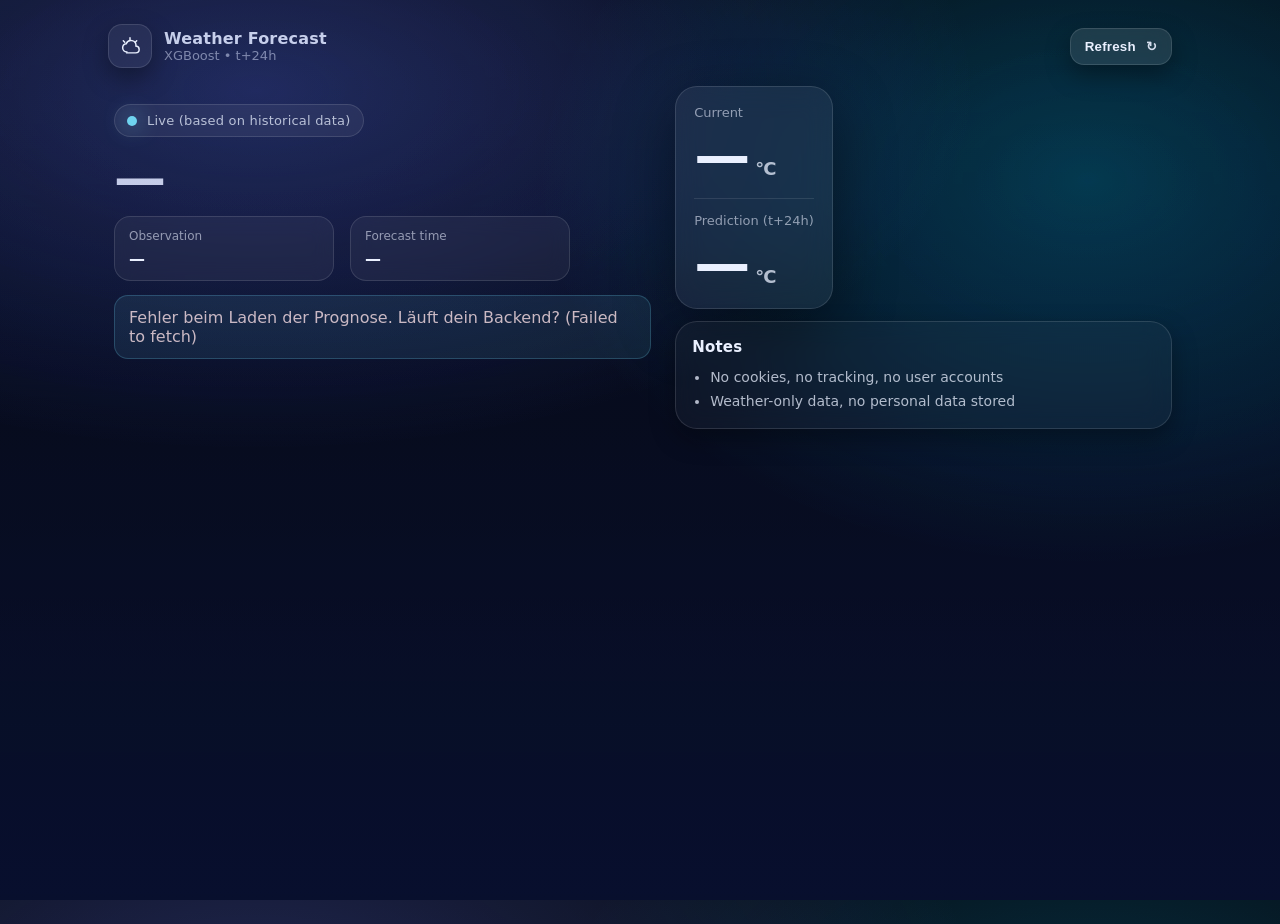
==== index.html @ 1c55bc30 "for frontend deploy move files in root" ====
<!doctype html>
<html lang="de">
<head>
  <meta charset="utf-8" />
  <meta name="viewport" content="width=device-width, initial-scale=1" />
  <!-- <title>Weather Forecasting • ML (XGBoost)</title> -->
  <link rel="stylesheet" href="styles.css" />
  <link rel="icon" href="data:,">
</head>

<body>
  <div class="bg" aria-hidden="true"></div>

  <header class="topbar">
    <div class="brand">
      <div class="logo" aria-hidden="true">
        <!-- simple inline icon -->
        <svg viewBox="0 0 24 24" width="22" height="22" fill="none" xmlns="http://www.w3.org/2000/svg">
          <path d="M8.5 18.5C6 18.5 4 16.5 4 14c0-2.3 1.7-4.2 3.9-4.5A5.5 5.5 0 0 1 18.5 12c1.9.2 3.5 1.8 3.5 3.8 0 2.1-1.7 3.7-3.8 3.7H8.5Z" stroke="currentColor" stroke-width="1.6" stroke-linecap="round"/>
          <path d="M12 3v2.2M4.7 6.2l1.6 1.6M19.3 6.2l-1.6 1.6" stroke="currentColor" stroke-width="1.6" stroke-linecap="round"/>
        </svg>
      </div>
      <div class="brandText">
        <div class="brandTitle">Weather Forecast</div>
        <div class="brandSub">XGBoost • t+24h</div>
      </div>
    </div>

    <div class="actions">
      <button id="btnRefresh" class="btn" type="button">
        Refresh
        <span class="btnIcon" aria-hidden="true">↻</span>
      </button>
    </div>
  </header>

  <main class="container">
    <section class="hero">
      <div class="heroLeft">
        <div class="pill">
          <span class="dot"></span>
          Live (based on historical data) 
        </div>

        <h1 class="headline">
          <span id="location">—</span>
        </h1>

        <div class="meta">
          <div class="metaItem">
            <div class="metaLabel">Observation</div>
            <div id="obsTime" class="metaValue">—</div>
          </div>
          <div class="metaItem">
            <div class="metaLabel">Forecast time</div>
            <div id="fcTime" class="metaValue">—</div>
          </div>
        </div>

        <div id="status" class="status" hidden></div>
      </div>

      <div class="heroRight">
        <div class="glass big">
          <div class="bigTop">
            <div class="bigLabel">Current</div>
            <div class="bigValue">
              <span id="nowTemp">—</span><span class="unit">°C</span>
            </div>
          </div>

          <div class="bigDivider"></div>

          <div class="bigBottom">
            <div class="bigLabel">Prediction (t+24h)</div>
            <div class="bigValue">
              <span id="predTemp">—</span><span class="unit">°C</span>
            </div>
          </div>
        </div>

        <article class="card">
          <h2 class="cardTitle">Notes</h2>
          <ul class="list">
            <li>No cookies, no tracking, no user accounts</li>
            <li>Weather-only data, no personal data stored</li>
          </ul>
        </article>
      </div>
    </section>
  </main>

  <script src="app.js"></script>
</body>
</html>
---- styles.css ----
:root{
  --bg0:#070a12;
  --bg1:#0b1430;
  --text:#eaf0ff;
  --muted:rgba(234,240,255,.75);
  --muted2:rgba(234,240,255,.58);
  --stroke:rgba(255,255,255,.12);

  --glass:rgba(255,255,255,.06);
  --glass2:rgba(255,255,255,.08);

  --shadow: 0 18px 60px rgba(0,0,0,.45);
  --shadow2: 0 10px 25px rgba(0,0,0,.35);

  --radius: 22px;
  --radius2: 16px;
}

*{box-sizing:border-box}
html,body{height:100%}
body{
  margin:0;
  font-family: ui-sans-serif, system-ui, -apple-system, Segoe UI, Roboto, Helvetica, Arial, "Apple Color Emoji","Segoe UI Emoji";
  color:var(--text);
  background: radial-gradient(1200px 600px at 20% 10%, rgba(100,120,255,.25), transparent 60%),
              radial-gradient(1000px 700px at 85% 20%, rgba(0,200,255,.20), transparent 55%),
              linear-gradient(180deg, var(--bg0), var(--bg1));
  overflow-x:hidden;
}

.bg{
  position: fixed;
  inset: 0;
  pointer-events: none;
  transform: translateZ(0);

  background-image: url("assets/karlsruhe-schloss.png");
  background-size: cover;
  background-position: center;
  background-repeat: no-repeat;

  opacity: 0.95;
  filter: saturate(1.15) contrast(1.10);
}

.bg::after{
  content:"";
  position:absolute;
  inset:0;
  background:
    radial-gradient(1200px 600px at 20% 10%, rgba(100,120,255,.25), transparent 60%),
    radial-gradient(1000px 700px at 85% 20%, rgba(0,200,255,.18), transparent 55%),
    linear-gradient(180deg, rgba(7,10,18,.25), rgba(11,20,48,.55));
  opacity: var(--bgMoodOpacity, .45);
  pointer-events:none;
}

.topbar{
  max-width: 1100px;
  margin: 24px auto 0;
  padding: 0 18px;
  display:flex;
  align-items:center;
  justify-content:space-between;
  gap: 16px;
}

.brand{
  display:flex;
  align-items:center;
  gap: 12px;
  min-width: 240px;
}

.logo{
  width: 44px;
  height: 44px;
  border-radius: 14px;
  display:grid;
  place-items:center;
  background: var(--glass);
  border: 1px solid var(--stroke);
  box-shadow: var(--shadow2);
  backdrop-filter: blur(12px);
  -webkit-backdrop-filter: blur(12px);
  color: var(--text);
}

.brandTitle{
  font-weight: 750;
  letter-spacing: .2px;
}
.brandSub{
  font-size: 13px;
  color: var(--muted2);
}

.actions{display:flex; align-items:center; gap:10px}

.btn{
  appearance:none;
  border:1px solid var(--stroke);
  background: rgba(255,255,255,.10);
  color: var(--text);
  padding: 10px 14px;
  border-radius: 14px;
  cursor:pointer;
  font-weight: 650;
  letter-spacing:.2px;
  display:inline-flex;
  align-items:center;
  gap:10px;
  backdrop-filter: blur(10px);
  -webkit-backdrop-filter: blur(10px);
  box-shadow: var(--shadow2);
  transition: transform .15s ease, background .15s ease, border-color .15s ease;
}
.btn:hover{
  transform: translateY(-1px);
  background: rgba(255,255,255,.14);
  border-color: rgba(255,255,255,.20);
}
.btn:active{transform: translateY(0px) scale(.99)}
.btnIcon{opacity:.9}

.container{
  max-width: 1100px;
  margin: 18px auto 60px;
  padding: 0 18px;
}

.hero{
  display:grid;
  grid-template-columns: 1.05fr .95fr;
  gap: 18px;
  align-items: stretch;
  margin-top: 18px;
}

.heroLeft{
  padding: 18px 6px;
}

.pill{
  display:inline-flex;
  align-items:center;
  gap:10px;
  padding: 8px 12px;
  border-radius: 999px;
  border: 1px solid var(--stroke);
  background: rgba(255,255,255,.06);
  color: var(--muted);
  font-size: 13px;
  letter-spacing:.2px;
  backdrop-filter: blur(10px);
  -webkit-backdrop-filter: blur(10px);
}

.dot{
  width: 10px;
  height: 10px;
  border-radius: 99px;
  background: rgba(120,230,255,.9);
  box-shadow: 0 0 22px rgba(120,230,255,.8);
}

.headline{
  margin: 14px 0 10px;
  font-size: clamp(32px, 4.2vw, 52px);
  line-height: 1.06;
  letter-spacing: -0.6px;
}

.meta{
  display:flex;
  gap: 16px;
  flex-wrap: wrap;
  margin-top: 10px;
}

.metaItem{
  min-width: 220px;
  border:1px solid var(--stroke);
  background: rgba(255,255,255,.05);
  border-radius: var(--radius2);
  padding: 12px 14px;
  backdrop-filter: blur(10px);
  -webkit-backdrop-filter: blur(10px);
}
.metaLabel{
  font-size: 12px;
  color: var(--muted2);
  margin-bottom: 6px;
}
.metaValue{
  font-weight: 650;
}

.status{
  margin-top: 14px;
  padding: 12px 14px;
  border-radius: 14px;
  border: 1px solid rgba(255,120,120,.28);
  background: rgba(255,120,120,.10);
  color: rgba(255,230,230,.95);
}

.heroRight{
  display:flex;
  flex-direction:column;
  gap: 12px;
    /* wichtig: nicht über die ganze Spalte strecken
  align-items: flex-start; */
}

.glass.big{
  width: fit-content;          /* schrumpft auf Inhalt */
  max-width: 620px;            /* damit es nicht absurd wird */
}

.glass{
  border-radius: var(--radius);
  border: 1px solid var(--stroke);
  background: var(--glass);
  box-shadow: var(--shadow);
  backdrop-filter: blur(14px);
  -webkit-backdrop-filter: blur(14px);
}

.glass.big{
  padding: 18px 18px 16px;
}

.bigTop, .bigBottom{display:flex; flex-direction:column; gap: 8px}
.bigLabel{
  font-size: 13px;
  color: var(--muted2);
}
.bigValue{
  font-size: 56px;
  line-height: 1;
  font-weight: 800;
  letter-spacing: -1px;
  display:flex;
  align-items:baseline;
  gap: 6px;
}
.unit{font-size: 18px; color: var(--muted)}
.unitSmall{font-size: 12px; color: var(--muted)}
.bigDivider{
  height: 1px;
  background: rgba(255,255,255,.10);
  margin: 14px 0;
}

.deltaRow{
  display:flex;
  align-items:center;
  justify-content:space-between;
  gap: 10px;
  flex-wrap: wrap;
  margin-top: 6px;
}
.deltaPill{
  border: 1px solid rgba(255,255,255,.16);
  background: rgba(255,255,255,.07);
  border-radius: 999px;
  padding: 8px 12px;
  font-weight: 700;
}
.hint{font-size: 12px; color: var(--muted2)}

.footerCard{
  border-radius: var(--radius2);
  border: 1px solid var(--stroke);
  background: rgba(255,255,255,.05);
  padding: 12px 14px;
  backdrop-filter: blur(10px);
  -webkit-backdrop-filter: blur(10px);
}
.footerLabel{
  font-size: 12px;
  color: var(--muted2);
  margin-bottom: 6px;
}
.footerValue{
  font-family: ui-monospace, SFMono-Regular, Menlo, Monaco, Consolas, "Liberation Mono", "Courier New", monospace;
  font-size: 12px;
  color: rgba(234,240,255,.85);
  word-break: break-all;
}

.grid{
  margin-top: 18px;
  display:grid;
  grid-template-columns: 1fr 1fr;
  gap: 14px;
}

.card{
  border-radius: var(--radius);
  border: 1px solid var(--stroke);
  background: rgba(255,255,255,.035);
  box-shadow: var(--shadow2);
  padding: 16px 16px 14px;
  backdrop-filter: blur(12px);
  -webkit-backdrop-filter: blur(12px);
}
.cardTitle{
  margin: 0 0 10px;
  font-size: 15px;
  letter-spacing: .2px;
}
.list{
  margin: 0;
  padding-left: 18px;
  color: var(--muted);
  line-height: 1.7;
  font-size: 14px;
}

@media (max-width: 900px){
  .hero{grid-template-columns: 1fr}
  .metaItem{min-width: 0; flex: 1}
  .grid{grid-template-columns: 1fr}
  .bigValue{font-size: 52px}
}
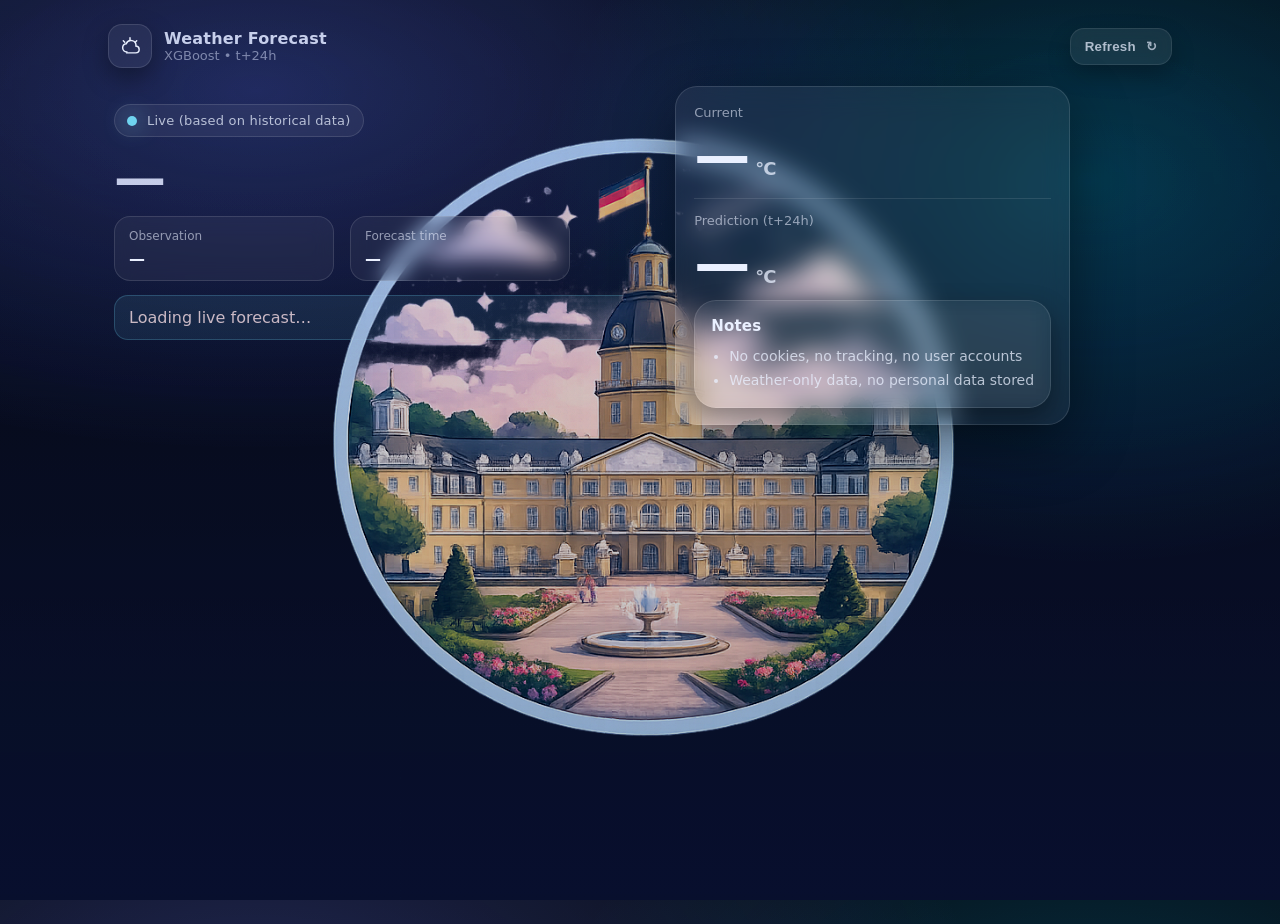
==== commit 6759e966: "box width adapted" ====
--- a/index.html
+++ b/index.html
@@ -76,17 +76,16 @@
             <div class="bigValue">
               <span id="predTemp">—</span><span class="unit">°C</span>
             </div>
-          </div>
-        </div>
 
-        <article class="card">
-          <h2 class="cardTitle">Notes</h2>
-          <ul class="list">
-            <li>No cookies, no tracking, no user accounts</li>
-            <li>Weather-only data, no personal data stored</li>
-          </ul>
-        </article>
-      </div>
+      <article class="card">
+        <h2 class="cardTitle">Notes</h2>
+        <ul class="list">
+          <li>No cookies, no tracking, no user accounts</li>
+          <li>Weather-only data, no personal data stored</li>
+          <!-- <li>Ready for deployment (Frontend + Backend)</li> -->
+        </ul>
+      </article>
+    </section>
     </section>
   </main>
 
--- a/styles.css
+++ b/styles.css
@@ -34,7 +34,7 @@
   pointer-events: none;
   transform: translateZ(0);
 
-  background-image: url("assets/karlsruhe-schloss.png");
+  background-image: url("karlsruhe-schloss.png");
   background-size: cover;
   background-position: center;
   background-repeat: no-repeat;
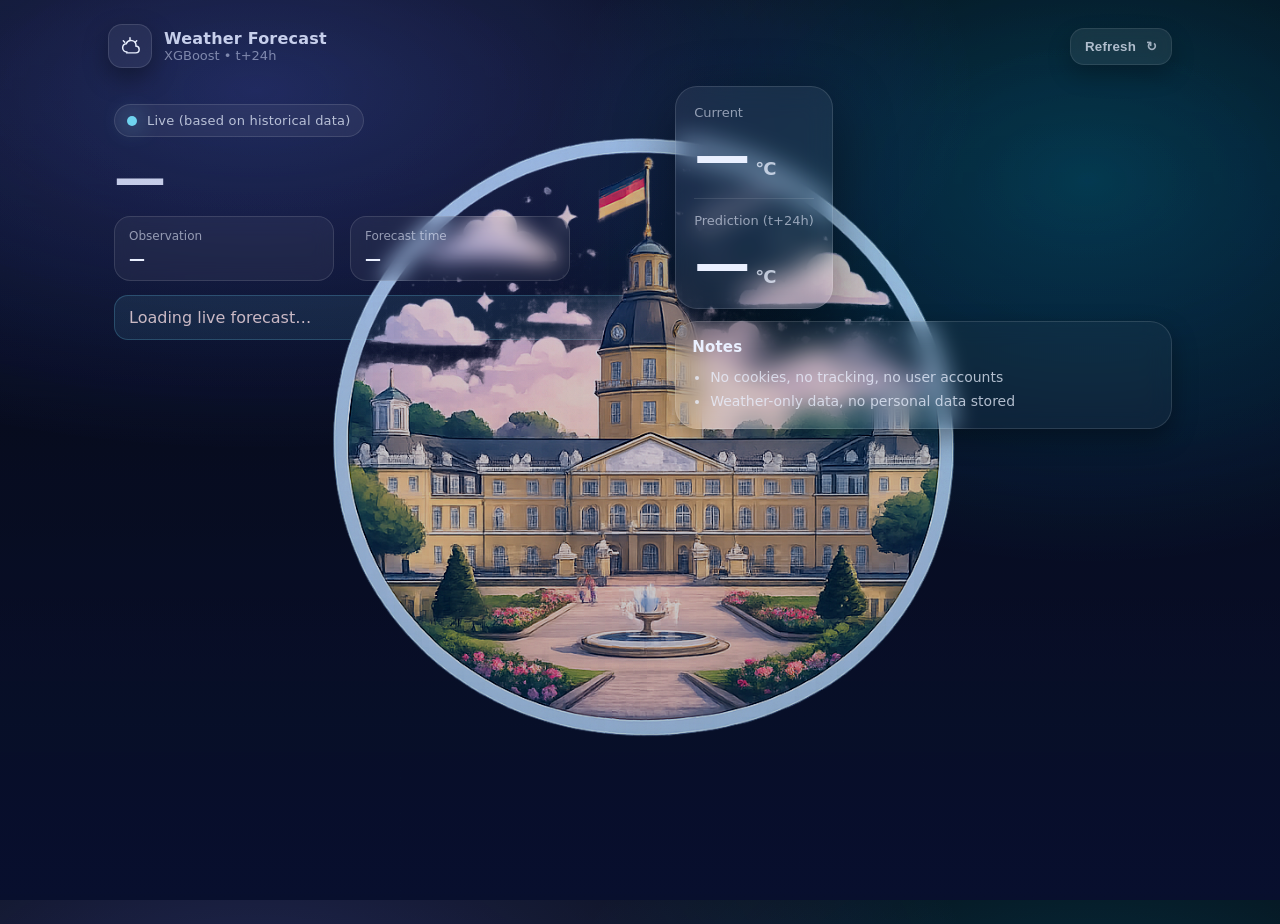
==== commit 79a71880: "change" ====
--- a/index.html
+++ b/index.html
@@ -76,16 +76,17 @@
             <div class="bigValue">
               <span id="predTemp">—</span><span class="unit">°C</span>
             </div>
+          </div>
+        </div>
 
-      <article class="card">
-        <h2 class="cardTitle">Notes</h2>
-        <ul class="list">
-          <li>No cookies, no tracking, no user accounts</li>
-          <li>Weather-only data, no personal data stored</li>
-          <!-- <li>Ready for deployment (Frontend + Backend)</li> -->
-        </ul>
-      </article>
-    </section>
+        <article class="card">
+          <h2 class="cardTitle">Notes</h2>
+          <ul class="list">
+            <li>No cookies, no tracking, no user accounts</li>
+            <li>Weather-only data, no personal data stored</li>
+          </ul>
+        </article>
+      </div>
     </section>
   </main>
 
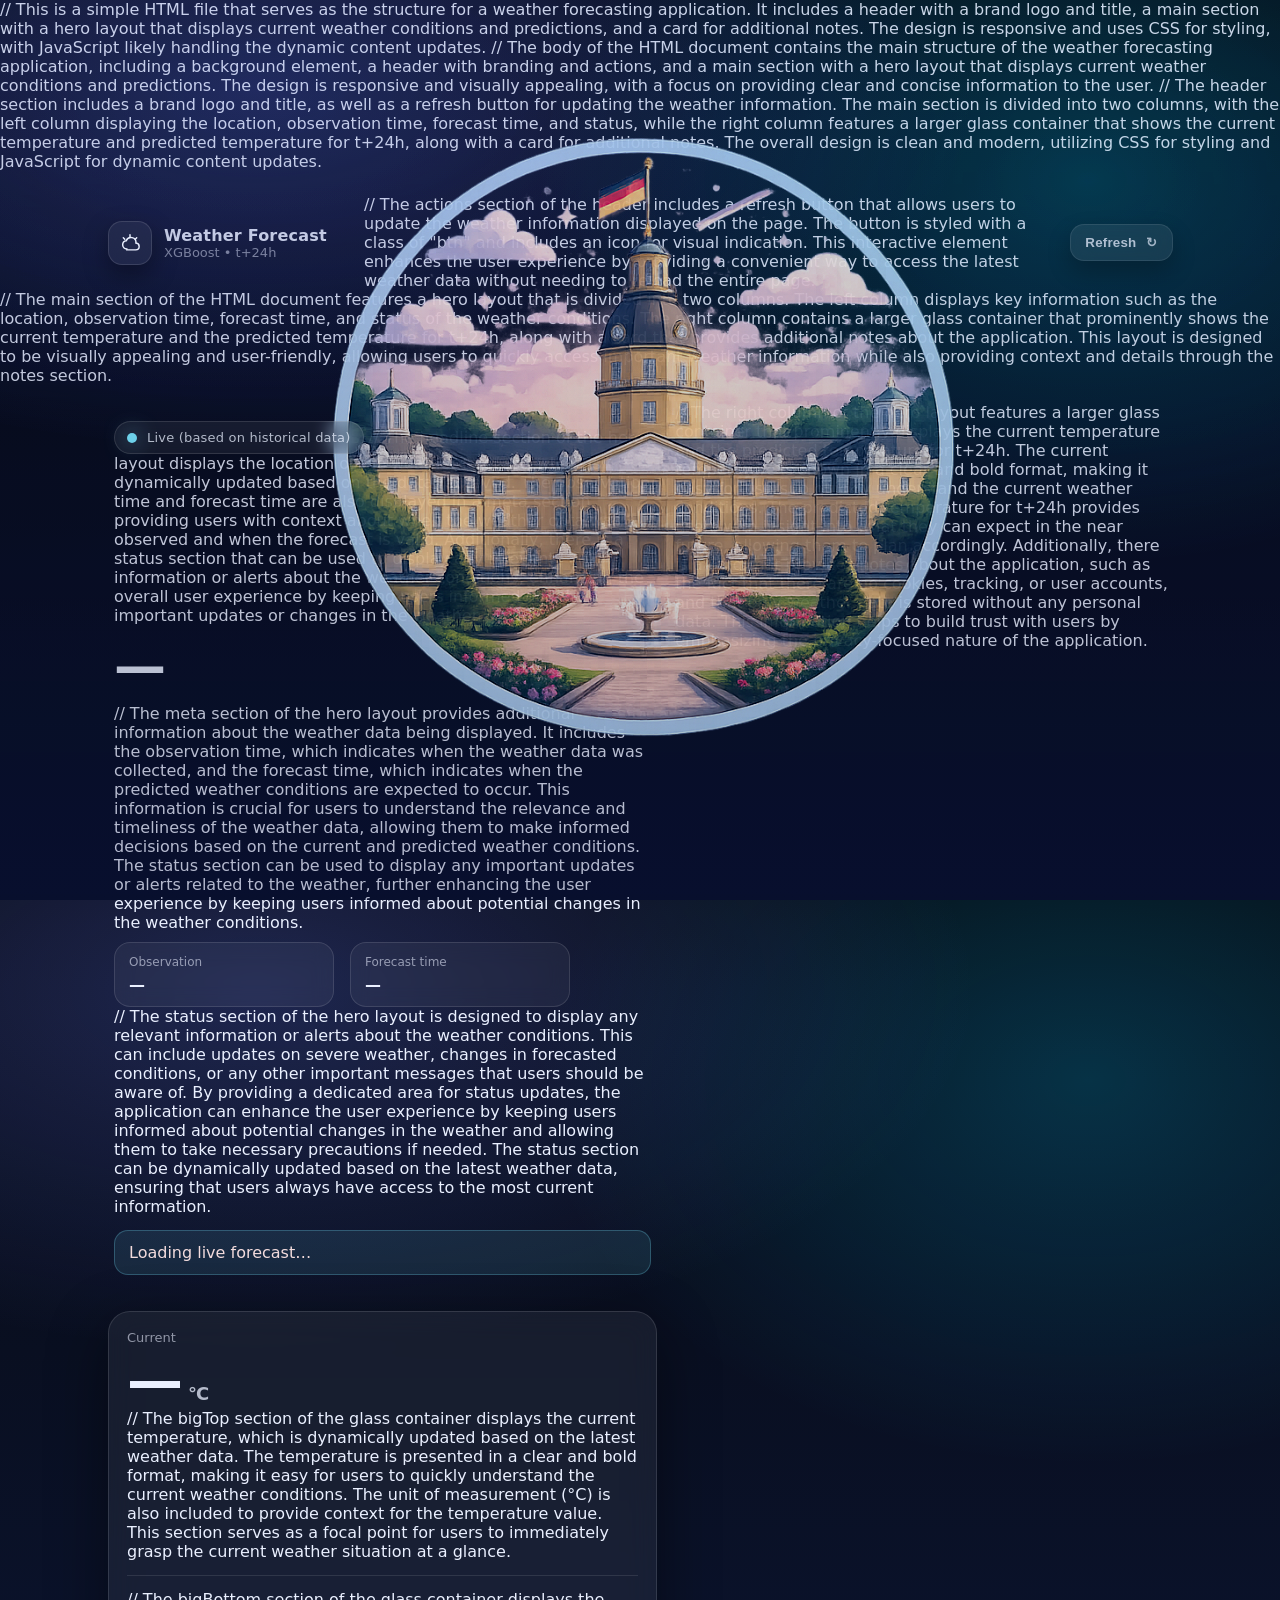
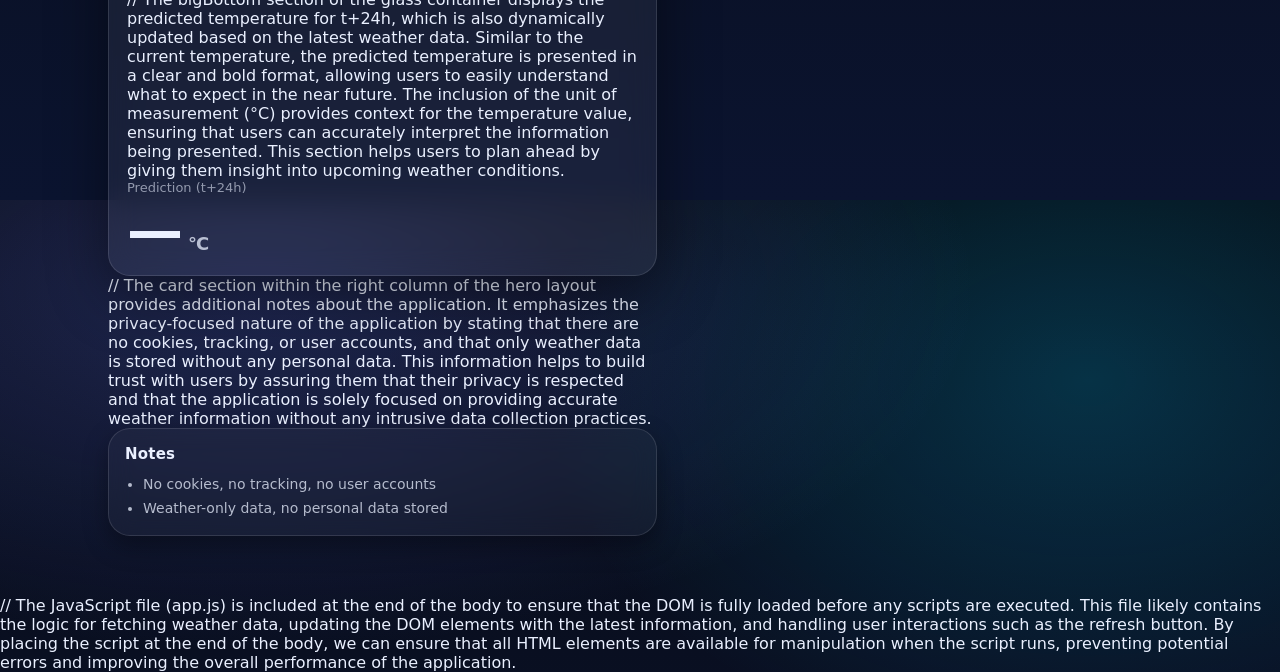
==== commit 2de5b942: "added comments" ====
--- a/index.html
+++ b/index.html
@@ -1,3 +1,4 @@
+// This is a simple HTML file that serves as the structure for a weather forecasting application. It includes a header with a brand logo and title, a main section with a hero layout that displays current weather conditions and predictions, and a card for additional notes. The design is responsive and uses CSS for styling, with JavaScript likely handling the dynamic content updates.
 <!doctype html>
 <html lang="de">
 <head>
@@ -8,9 +9,10 @@
   <link rel="icon" href="data:,">
 </head>
 
+// The body of the HTML document contains the main structure of the weather forecasting application, including a background element, a header with branding and actions, and a main section with a hero layout that displays current weather conditions and predictions. The design is responsive and visually appealing, with a focus on providing clear and concise information to the user.
 <body>
   <div class="bg" aria-hidden="true"></div>
-
+// The header section includes a brand logo and title, as well as a refresh button for updating the weather information. The main section is divided into two columns, with the left column displaying the location, observation time, forecast time, and status, while the right column features a larger glass container that shows the current temperature and predicted temperature for t+24h, along with a card for additional notes. The overall design is clean and modern, utilizing CSS for styling and JavaScript for dynamic content updates.
   <header class="topbar">
     <div class="brand">
       <div class="logo" aria-hidden="true">
@@ -25,7 +27,7 @@
         <div class="brandSub">XGBoost • t+24h</div>
       </div>
     </div>
-
+// The actions section of the header includes a refresh button that allows users to update the weather information displayed on the page. The button is styled with a class of "btn" and includes an icon for visual indication. This interactive element enhances the user experience by providing a convenient way to access the latest weather data without needing to reload the entire page.
     <div class="actions">
       <button id="btnRefresh" class="btn" type="button">
         Refresh
@@ -33,7 +35,7 @@
       </button>
     </div>
   </header>
-
+// The main section of the HTML document features a hero layout that is divided into two columns. The left column displays key information such as the location, observation time, forecast time, and status of the weather conditions. The right column contains a larger glass container that prominently shows the current temperature and the predicted temperature for t+24h, along with a card that provides additional notes about the application. This layout is designed to be visually appealing and user-friendly, allowing users to quickly access important weather information while also providing context and details through the notes section.
   <main class="container">
     <section class="hero">
       <div class="heroLeft">
@@ -41,11 +43,11 @@
           <span class="dot"></span>
           Live (based on historical data) 
         </div>
-
+// The headline section of the hero layout displays the location of the weather forecast, which is dynamically updated based on the data retrieved. The observation time and forecast time are also displayed in a meta section, providing users with context about when the weather data was observed and when the forecast is valid. Additionally, there is a status section that can be used to display any relevant information or alerts about the weather conditions, enhancing the overall user experience by keeping users informed about important updates or changes in the weather.
         <h1 class="headline">
           <span id="location">—</span>
         </h1>
-
+// The meta section of the hero layout provides additional information about the weather data being displayed. It includes the observation time, which indicates when the weather data was collected, and the forecast time, which indicates when the predicted weather conditions are expected to occur. This information is crucial for users to understand the relevance and timeliness of the weather data, allowing them to make informed decisions based on the current and predicted weather conditions. The status section can be used to display any important updates or alerts related to the weather, further enhancing the user experience by keeping users informed about potential changes in the weather conditions.
         <div class="meta">
           <div class="metaItem">
             <div class="metaLabel">Observation</div>
@@ -56,10 +58,10 @@
             <div id="fcTime" class="metaValue">—</div>
           </div>
         </div>
-
+// The status section of the hero layout is designed to display any relevant information or alerts about the weather conditions. This can include updates on severe weather, changes in forecasted conditions, or any other important messages that users should be aware of. By providing a dedicated area for status updates, the application can enhance the user experience by keeping users informed about potential changes in the weather and allowing them to take necessary precautions if needed. The status section can be dynamically updated based on the latest weather data, ensuring that users always have access to the most current information.
         <div id="status" class="status" hidden></div>
       </div>
-
+// The right column of the hero layout features a larger glass container that prominently displays the current temperature and the predicted temperature for t+24h. The current temperature is shown in a clear and bold format, making it easy for users to quickly understand the current weather conditions. The predicted temperature for t+24h provides users with insight into what they can expect in the near future, allowing them to plan accordingly. Additionally, there is a card that provides notes about the application, such as the fact that there are no cookies, tracking, or user accounts, and that only weather data is stored without any personal data. This information helps to build trust with users by emphasizing the privacy-focused nature of the application.
       <div class="heroRight">
         <div class="glass big">
           <div class="bigTop">
@@ -68,9 +70,9 @@
               <span id="nowTemp">—</span><span class="unit">°C</span>
             </div>
           </div>
-
+// The bigTop section of the glass container displays the current temperature, which is dynamically updated based on the latest weather data. The temperature is presented in a clear and bold format, making it easy for users to quickly understand the current weather conditions. The unit of measurement (°C) is also included to provide context for the temperature value. This section serves as a focal point for users to immediately grasp the current weather situation at a glance.
           <div class="bigDivider"></div>
-
+// The bigBottom section of the glass container displays the predicted temperature for t+24h, which is also dynamically updated based on the latest weather data. Similar to the current temperature, the predicted temperature is presented in a clear and bold format, allowing users to easily understand what to expect in the near future. The inclusion of the unit of measurement (°C) provides context for the temperature value, ensuring that users can accurately interpret the information being presented. This section helps users to plan ahead by giving them insight into upcoming weather conditions.
           <div class="bigBottom">
             <div class="bigLabel">Prediction (t+24h)</div>
             <div class="bigValue">
@@ -78,7 +80,7 @@
             </div>
           </div>
         </div>
-
+// The card section within the right column of the hero layout provides additional notes about the application. It emphasizes the privacy-focused nature of the application by stating that there are no cookies, tracking, or user accounts, and that only weather data is stored without any personal data. This information helps to build trust with users by assuring them that their privacy is respected and that the application is solely focused on providing accurate weather information without any intrusive data collection practices.
         <article class="card">
           <h2 class="cardTitle">Notes</h2>
           <ul class="list">
@@ -89,7 +91,7 @@
       </div>
     </section>
   </main>
-
+// The JavaScript file (app.js) is included at the end of the body to ensure that the DOM is fully loaded before any scripts are executed. This file likely contains the logic for fetching weather data, updating the DOM elements with the latest information, and handling user interactions such as the refresh button. By placing the script at the end of the body, we can ensure that all HTML elements are available for manipulation when the script runs, preventing potential errors and improving the overall performance of the application.
   <script src="app.js"></script>
 </body>
 </html>
--- a/styles.css
+++ b/styles.css
@@ -1,3 +1,4 @@
+/* Weather Forecasting • ML (XGBoost) */
 :root{
   --bg0:#070a12;
   --bg1:#0b1430;
@@ -16,6 +17,7 @@
   --radius2: 16px;
 }
 
+/* reset and base styles */
 *{box-sizing:border-box}
 html,body{height:100%}
 body{
@@ -28,6 +30,7 @@
   overflow-x:hidden;
 }
 
+/* background image with overlay effects, using a pseudo element for the overlay to keep the markup clean and allow for easy adjustments of the overlay opacity and colors */
 .bg{
   position: fixed;
   inset: 0;
@@ -43,6 +46,7 @@
   filter: saturate(1.15) contrast(1.10);
 }
 
+/* the ::after pseudo element creates a layered effect on top of the background image, allowing for the addition of gradients and color overlays that enhance the visual depth and mood of the page without affecting the underlying image. The use of multiple gradients creates a dynamic and visually appealing background that can be easily customized by adjusting the colors, sizes, and positions of the gradients. */
 .bg::after{
   content:"";
   position:absolute;
@@ -55,6 +59,7 @@
   pointer-events:none;
 }
 
+/* layout and component styles */
 .topbar{
   max-width: 1100px;
   margin: 24px auto 0;
@@ -65,6 +70,7 @@
   gap: 16px;
 }
 
+/* the .brand class styles the branding section of the top bar, using flexbox to align the logo and text elements horizontally with a gap between them. The min-width ensures that the brand section maintains a consistent size, while the display and align-items properties center the content vertically. The gap property creates space between the logo and the text, enhancing readability and visual appeal. */
 .brand{
   display:flex;
   align-items:center;
@@ -72,6 +78,7 @@
   min-width: 240px;
 }
 
+/* the .logo class styles the logo element, giving it a fixed size, rounded corners, and a glass-like appearance using background color, border, box-shadow, and backdrop-filter properties. The display and place-items properties center any content within the logo, while the color property sets the text color for any icons or text inside the logo. This combination of styles creates a visually appealing and modern logo design that stands out against the background. */
 .logo{
   width: 44px;
   height: 44px;
@@ -86,6 +93,7 @@
   color: var(--text);
 }
 
+/* the .brandTitle class styles the main title of the brand, using a heavier font weight and slight letter spacing to create a strong visual hierarchy and enhance readability. The increased font weight makes the title stand out more prominently, while the letter spacing adds a subtle touch of elegance and improves the overall aesthetics of the text. */
 .brandTitle{
   font-weight: 750;
   letter-spacing: .2px;
@@ -95,8 +103,10 @@
   color: var(--muted2);
 }
 
+/* the .actions class styles the container for action buttons in the top bar, using flexbox to align the buttons horizontally with a gap between them. The display and align-items properties ensure that the buttons are centered vertically within the top bar, while the gap property creates space between individual buttons, improving usability and visual appeal. This layout allows for easy access to important actions while maintaining a clean and organized design. */
 .actions{display:flex; align-items:center; gap:10px}
 
+/* the .btn class styles the buttons used throughout the interface, giving them a modern and visually appealing design with a glass-like appearance. The combination of background color, border, box-shadow, and backdrop-filter properties creates a sense of depth and interactivity. The padding, border-radius, and font styling enhance the overall aesthetics and usability of the buttons, while the transition property allows for smooth visual feedback on hover and active states. This design approach ensures that the buttons are both functional and visually engaging for users. */
 .btn{
   appearance:none;
   border:1px solid var(--stroke);
@@ -123,12 +133,14 @@
 .btn:active{transform: translateY(0px) scale(.99)}
 .btnIcon{opacity:.9}
 
+/* the .container class styles the main content area of the page, setting a maximum width to ensure that the content does not stretch too wide on larger screens, which can improve readability. The margin property centers the container horizontally and adds vertical spacing above and below it, while the padding property provides horizontal spacing within the container to prevent content from touching the edges. This layout creates a clean and organized structure for the main content, enhancing the overall user experience. */
 .container{
   max-width: 1100px;
   margin: 18px auto 60px;
   padding: 0 18px;
 }
 
+/* the .hero class styles the main hero section of the page, using CSS Grid to create a two-column layout with a gap between the columns. The grid-template-columns property defines the relative widths of the columns, while the align-items property ensures that the content within each column is stretched to fill the available vertical space. The margin-top property adds spacing above the hero section, separating it from any preceding content. This layout allows for a visually appealing and organized presentation of key information in the hero section. */
 .hero{
   display:grid;
   grid-template-columns: 1.05fr .95fr;
@@ -137,10 +149,12 @@
   margin-top: 18px;
 }
 
+/* the .heroLeft class styles the left column of the hero section, adding padding to create space around the content. The padding property provides vertical and horizontal spacing, ensuring that the content does not touch the edges of the column and enhancing readability. This layout allows for a clean and organized presentation of information in the left column of the hero section. */
 .heroLeft{
   padding: 18px 6px;
 }
 
+/* the .pill class styles small, rounded elements that can be used for tags, labels, or status indicators. The display and align-items properties create an inline-flex container that centers the content vertically, while the gap property adds space between any icons or text within the pill. The padding and border-radius properties give the pill its distinctive rounded shape, while the background and border properties create a glass-like appearance. The font styling enhances readability, and the backdrop-filter properties add depth to the design by creating a blurred background effect. This combination of styles results in visually appealing and functional pill elements that can be used throughout the interface. */
 .pill{
   display:inline-flex;
   align-items:center;
@@ -156,6 +170,7 @@
   -webkit-backdrop-filter: blur(10px);
 }
 
+/* the .dot class styles small circular elements that can be used as indicators or decorative accents. The width and height properties set the size of the dot, while the border-radius property creates a perfect circle. The background and box-shadow properties give the dot a glowing effect, making it visually distinct and attention-grabbing. This simple yet effective design allows the dot to serve as a versatile element for various purposes within the interface, such as indicating status, highlighting important information, or adding visual interest to the layout. */
 .dot{
   width: 10px;
   height: 10px;
@@ -164,6 +179,7 @@
   box-shadow: 0 0 22px rgba(120,230,255,.8);
 }
 
+/* the .headline class styles the main heading of the hero section, using a combination of margin, font size, line height, and letter spacing to create a visually striking and readable headline. The margin property adds spacing above and below the headline, while the font-size property uses the clamp function to ensure that the text scales appropriately across different screen sizes. The line-height property improves readability by controlling the spacing between lines of text, and the letter-spacing property adds a subtle touch of style by slightly reducing the space between characters. This combination of styles results in a headline that is both attention-grabbing and easy to read, making it an effective focal point for the hero section. */
 .headline{
   margin: 14px 0 10px;
   font-size: clamp(32px, 4.2vw, 52px);
@@ -171,6 +187,7 @@
   letter-spacing: -0.6px;
 }
 
+/* the .meta class styles a container for metadata or additional information, using flexbox to create a flexible layout that can adapt to different screen sizes. The display and gap properties create a horizontal layout with space between individual meta items, while the flex-wrap property allows the items to wrap onto multiple lines if necessary. The margin-top property adds spacing above the meta section, separating it from preceding content. This layout ensures that the meta information is presented in an organized and visually appealing manner, enhancing the overall user experience. */
 .meta{
   display:flex;
   gap: 16px;
@@ -178,6 +195,7 @@
   margin-top: 10px;
 }
 
+/* the .metaItem class styles individual items within the meta section, giving them a consistent appearance with a glass-like design. The min-width property ensures that each meta item maintains a minimum size, while the border, background, and border-radius properties create a visually appealing container for the content. The padding property adds space within the meta item, preventing the content from touching the edges, while the backdrop-filter properties enhance the design by creating a blurred background effect. This combination of styles results in cohesive and attractive meta items that can effectively display additional information in the interface. */
 .metaItem{
   min-width: 220px;
   border:1px solid var(--stroke);
@@ -196,6 +214,7 @@
   font-weight: 650;
 }
 
+/* the .status class styles a status indicator or message, using a combination of margin, padding, border, background, and color properties to create a visually distinct and attention-grabbing element. The margin-top property adds spacing above the status element, while the padding property provides space within the element to enhance readability. The border and background properties create a glass-like appearance with a subtle red tint, which can be used to indicate warnings, errors, or important information. The color property sets the text color to a light red shade, ensuring that the content stands out against the background. This design approach results in a status element that effectively communicates important information while maintaining visual appeal within the interface. */
 .status{
   margin-top: 14px;
   padding: 12px 14px;
@@ -205,19 +224,12 @@
   color: rgba(255,230,230,.95);
 }
 
-.heroRight{
-  display:flex;
-  flex-direction:column;
-  gap: 12px;
-    /* wichtig: nicht über die ganze Spalte strecken
-  align-items: flex-start; */
-}
-
+/* the .glass class styles a container with a glass-like appearance, using a combination of border, background, box-shadow, and backdrop-filter properties to create a visually appealing and modern design. The border-radius property gives the container rounded corners, while the border and background properties create a translucent effect that allows the underlying content to show through. The box-shadow property adds depth to the design by creating a subtle shadow around the container, and the backdrop-filter properties enhance the glass-like effect by blurring the background behind the container. This combination of styles results in a versatile and attractive container that can be used for various purposes within the interface, such as displaying key information or grouping related content together. */
 .glass.big{
-  width: fit-content;          /* schrumpft auf Inhalt */
-  max-width: 620px;            /* damit es nicht absurd wird */
-}
-
+  min-width: 320px;
+}
+
+/* the .glass.big class extends the base .glass styles by adding a minimum width, ensuring that the container maintains a consistent size even when the content inside is minimal. This is particularly useful for larger sections of the interface, such as the hero section, where a more substantial container can enhance the visual impact and provide ample space for key information. By setting a minimum width, the .glass.big class helps to create a balanced and visually appealing layout that can effectively showcase important content while maintaining the overall design aesthetic of the interface. */
 .glass{
   border-radius: var(--radius);
   border: 1px solid var(--stroke);
@@ -227,10 +239,17 @@
   -webkit-backdrop-filter: blur(14px);
 }
 
+/* the .glass.big class extends the base .glass styles by adding a minimum width, ensuring that the container maintains a consistent size even when the content inside is minimal. This is particularly useful for larger sections of the interface, such as the hero section, where a more substantial container can enhance the visual impact and provide ample space for key information. By setting a minimum width, the .glass.big class helps to create a balanced and visually appealing layout that can effectively showcase important content while maintaining the overall design aesthetic of the interface. */
 .glass.big{
   padding: 18px 18px 16px;
 }
 
+/* the .heroRight class styles the right column of the hero section, using flexbox to align the content to the top of the column. The align-items property is set to flex-start, which ensures that the content is aligned to the top edge of the column, creating a visually balanced layout when paired with the left column. This approach allows for a clean and organized presentation of information in the right column of the hero section, complementing the content in the left column and enhancing the overall user experience. */
+.heroRight{
+  align-items: flex-start;
+}
+
+/* the .bigTop and .bigBottom classes style sections within the larger glass container, using flexbox to create a vertical layout with space between the elements. The display and flex-direction properties set up a column layout, while the gap property adds space between individual elements within each section. This design approach allows for a clear separation of content within the larger container, making it easier for users to digest information and navigate through the interface. By organizing content into distinct sections with appropriate spacing, the .bigTop and .bigBottom classes contribute to a more visually appealing and user-friendly design. */
 .bigTop, .bigBottom{display:flex; flex-direction:column; gap: 8px}
 .bigLabel{
   font-size: 13px;
@@ -253,6 +272,7 @@
   margin: 14px 0;
 }
 
+/* the .deltaRow class styles a row of elements that display changes or differences, using flexbox to create a horizontal layout with space between the elements. The display and align-items properties ensure that the content is centered vertically, while the justify-content property creates space between the elements, allowing for a clear distinction between different pieces of information. The gap property adds additional spacing between individual elements, enhancing readability and visual appeal. The flex-wrap property allows the elements to wrap onto multiple lines if necessary, ensuring that the layout remains responsive and visually balanced across different screen sizes. This design approach makes it easy for users to quickly understand changes or differences presented in this section of the interface. */
 .deltaRow{
   display:flex;
   align-items:center;
@@ -270,6 +290,7 @@
 }
 .hint{font-size: 12px; color: var(--muted2)}
 
+/* the .footerCard class styles a card element that can be used in the footer section of the interface, using a combination of border, background, padding, and backdrop-filter properties to create a visually appealing and cohesive design. The border-radius property gives the card rounded corners, while the border and background properties create a glass-like appearance that allows the underlying content to show through. The padding property adds space within the card, enhancing readability and preventing content from touching the edges. The backdrop-filter properties further enhance the design by creating a blurred background effect, contributing to a modern and stylish look that complements the overall aesthetic of the interface. This design approach results in an attractive and functional card element that can effectively display information in the footer section. */
 .footerCard{
   border-radius: var(--radius2);
   border: 1px solid var(--stroke);
@@ -290,6 +311,7 @@
   word-break: break-all;
 }
 
+/* the .grid class styles a container that uses CSS Grid to create a two-column layout with a gap between the columns. The margin-top property adds spacing above the grid, separating it from preceding content. The display and grid-template-columns properties define the structure of the grid, while the gap property creates space between individual grid items, enhancing readability and visual appeal. This layout allows for an organized presentation of content in a flexible and responsive manner, making it suitable for various types of information or components within the interface. */
 .grid{
   margin-top: 18px;
   display:grid;
@@ -297,6 +319,7 @@
   gap: 14px;
 }
 
+/* the .card class styles individual card elements within the grid, using a combination of border, background, padding, and backdrop-filter properties to create a visually appealing and cohesive design. The border-radius property gives the cards rounded corners, while the border and background properties create a glass-like appearance that allows the underlying content to show through. The padding property adds space within the cards, enhancing readability and preventing content from touching the edges. The backdrop-filter properties further enhance the design by creating a blurred background effect, contributing to a modern and stylish look that complements the overall aesthetic of the interface. This design approach results in attractive and functional card elements that can effectively display information within the grid layout. */
 .card{
   border-radius: var(--radius);
   border: 1px solid var(--stroke);
@@ -319,6 +342,7 @@
   font-size: 14px;
 }
 
+/* the .list class styles unordered lists within the card elements, using a combination of margin, padding, color, line-height, and font-size properties to create a visually appealing and readable list format. The margin property removes default spacing around the list, while the padding-left property adds indentation to create a clear hierarchy between the list items. The color property sets the text color to a muted shade, enhancing readability without overpowering the overall design. The line-height property improves readability by controlling the spacing between lines of text, and the font-size property ensures that the list items are appropriately sized for easy reading. This design approach results in well-formatted and visually appealing lists that effectively convey information within the card elements. */
 @media (max-width: 900px){
   .hero{grid-template-columns: 1fr}
   .metaItem{min-width: 0; flex: 1}
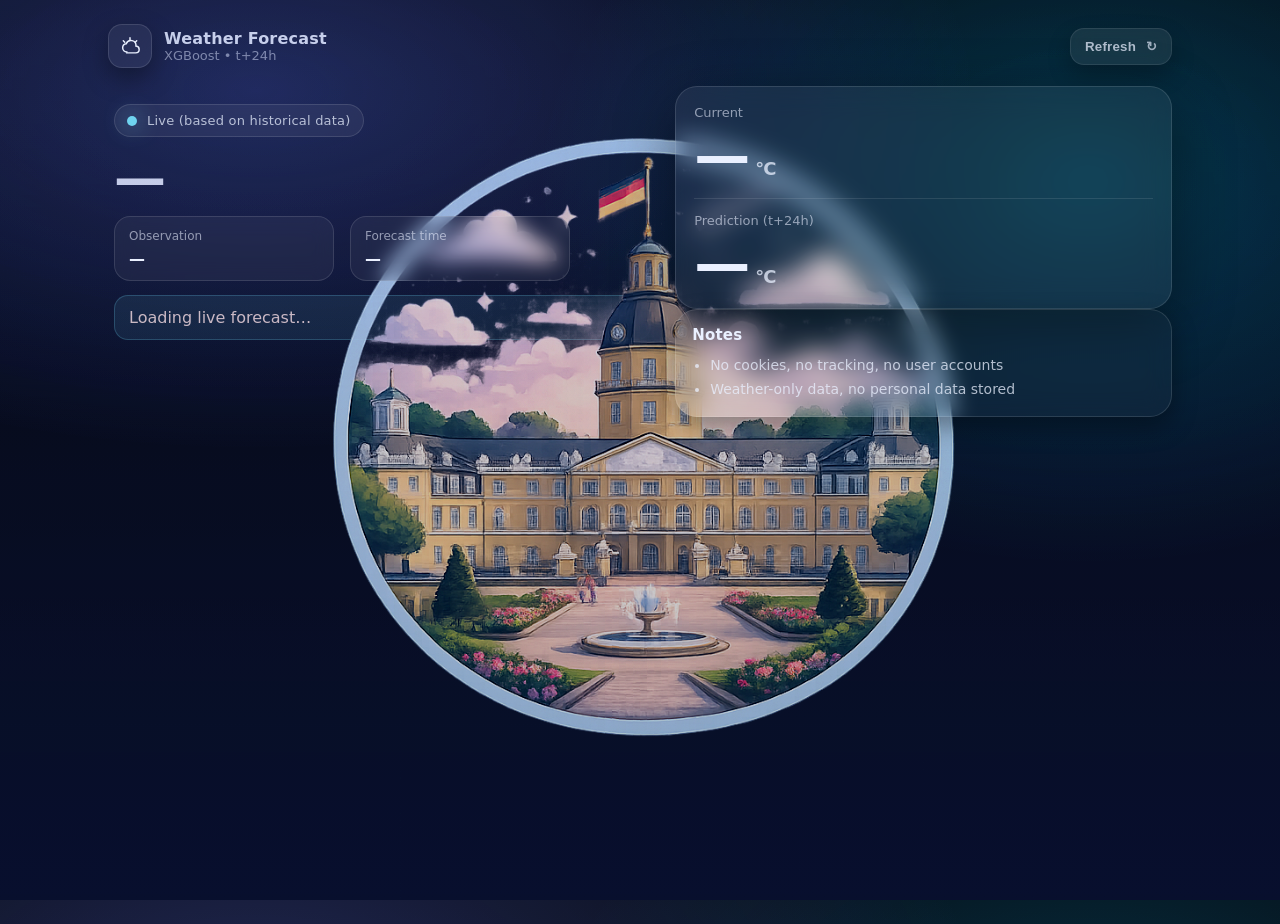
==== commit 2c496e09: "removed comments" ====
--- a/index.html
+++ b/index.html
@@ -1,4 +1,3 @@
-// This is a simple HTML file that serves as the structure for a weather forecasting application. It includes a header with a brand logo and title, a main section with a hero layout that displays current weather conditions and predictions, and a card for additional notes. The design is responsive and uses CSS for styling, with JavaScript likely handling the dynamic content updates.
 <!doctype html>
 <html lang="de">
 <head>
@@ -9,10 +8,8 @@
   <link rel="icon" href="data:,">
 </head>
 
-// The body of the HTML document contains the main structure of the weather forecasting application, including a background element, a header with branding and actions, and a main section with a hero layout that displays current weather conditions and predictions. The design is responsive and visually appealing, with a focus on providing clear and concise information to the user.
 <body>
   <div class="bg" aria-hidden="true"></div>
-// The header section includes a brand logo and title, as well as a refresh button for updating the weather information. The main section is divided into two columns, with the left column displaying the location, observation time, forecast time, and status, while the right column features a larger glass container that shows the current temperature and predicted temperature for t+24h, along with a card for additional notes. The overall design is clean and modern, utilizing CSS for styling and JavaScript for dynamic content updates.
   <header class="topbar">
     <div class="brand">
       <div class="logo" aria-hidden="true">
@@ -27,7 +24,6 @@
         <div class="brandSub">XGBoost • t+24h</div>
       </div>
     </div>
-// The actions section of the header includes a refresh button that allows users to update the weather information displayed on the page. The button is styled with a class of "btn" and includes an icon for visual indication. This interactive element enhances the user experience by providing a convenient way to access the latest weather data without needing to reload the entire page.
     <div class="actions">
       <button id="btnRefresh" class="btn" type="button">
         Refresh
@@ -35,7 +31,6 @@
       </button>
     </div>
   </header>
-// The main section of the HTML document features a hero layout that is divided into two columns. The left column displays key information such as the location, observation time, forecast time, and status of the weather conditions. The right column contains a larger glass container that prominently shows the current temperature and the predicted temperature for t+24h, along with a card that provides additional notes about the application. This layout is designed to be visually appealing and user-friendly, allowing users to quickly access important weather information while also providing context and details through the notes section.
   <main class="container">
     <section class="hero">
       <div class="heroLeft">
@@ -43,11 +38,9 @@
           <span class="dot"></span>
           Live (based on historical data) 
         </div>
-// The headline section of the hero layout displays the location of the weather forecast, which is dynamically updated based on the data retrieved. The observation time and forecast time are also displayed in a meta section, providing users with context about when the weather data was observed and when the forecast is valid. Additionally, there is a status section that can be used to display any relevant information or alerts about the weather conditions, enhancing the overall user experience by keeping users informed about important updates or changes in the weather.
         <h1 class="headline">
           <span id="location">—</span>
         </h1>
-// The meta section of the hero layout provides additional information about the weather data being displayed. It includes the observation time, which indicates when the weather data was collected, and the forecast time, which indicates when the predicted weather conditions are expected to occur. This information is crucial for users to understand the relevance and timeliness of the weather data, allowing them to make informed decisions based on the current and predicted weather conditions. The status section can be used to display any important updates or alerts related to the weather, further enhancing the user experience by keeping users informed about potential changes in the weather conditions.
         <div class="meta">
           <div class="metaItem">
             <div class="metaLabel">Observation</div>
@@ -58,10 +51,8 @@
             <div id="fcTime" class="metaValue">—</div>
           </div>
         </div>
-// The status section of the hero layout is designed to display any relevant information or alerts about the weather conditions. This can include updates on severe weather, changes in forecasted conditions, or any other important messages that users should be aware of. By providing a dedicated area for status updates, the application can enhance the user experience by keeping users informed about potential changes in the weather and allowing them to take necessary precautions if needed. The status section can be dynamically updated based on the latest weather data, ensuring that users always have access to the most current information.
         <div id="status" class="status" hidden></div>
       </div>
-// The right column of the hero layout features a larger glass container that prominently displays the current temperature and the predicted temperature for t+24h. The current temperature is shown in a clear and bold format, making it easy for users to quickly understand the current weather conditions. The predicted temperature for t+24h provides users with insight into what they can expect in the near future, allowing them to plan accordingly. Additionally, there is a card that provides notes about the application, such as the fact that there are no cookies, tracking, or user accounts, and that only weather data is stored without any personal data. This information helps to build trust with users by emphasizing the privacy-focused nature of the application.
       <div class="heroRight">
         <div class="glass big">
           <div class="bigTop">
@@ -70,9 +61,7 @@
               <span id="nowTemp">—</span><span class="unit">°C</span>
             </div>
           </div>
-// The bigTop section of the glass container displays the current temperature, which is dynamically updated based on the latest weather data. The temperature is presented in a clear and bold format, making it easy for users to quickly understand the current weather conditions. The unit of measurement (°C) is also included to provide context for the temperature value. This section serves as a focal point for users to immediately grasp the current weather situation at a glance.
           <div class="bigDivider"></div>
-// The bigBottom section of the glass container displays the predicted temperature for t+24h, which is also dynamically updated based on the latest weather data. Similar to the current temperature, the predicted temperature is presented in a clear and bold format, allowing users to easily understand what to expect in the near future. The inclusion of the unit of measurement (°C) provides context for the temperature value, ensuring that users can accurately interpret the information being presented. This section helps users to plan ahead by giving them insight into upcoming weather conditions.
           <div class="bigBottom">
             <div class="bigLabel">Prediction (t+24h)</div>
             <div class="bigValue">
@@ -80,7 +69,6 @@
             </div>
           </div>
         </div>
-// The card section within the right column of the hero layout provides additional notes about the application. It emphasizes the privacy-focused nature of the application by stating that there are no cookies, tracking, or user accounts, and that only weather data is stored without any personal data. This information helps to build trust with users by assuring them that their privacy is respected and that the application is solely focused on providing accurate weather information without any intrusive data collection practices.
         <article class="card">
           <h2 class="cardTitle">Notes</h2>
           <ul class="list">
@@ -91,7 +79,6 @@
       </div>
     </section>
   </main>
-// The JavaScript file (app.js) is included at the end of the body to ensure that the DOM is fully loaded before any scripts are executed. This file likely contains the logic for fetching weather data, updating the DOM elements with the latest information, and handling user interactions such as the refresh button. By placing the script at the end of the body, we can ensure that all HTML elements are available for manipulation when the script runs, preventing potential errors and improving the overall performance of the application.
   <script src="app.js"></script>
 </body>
 </html>
